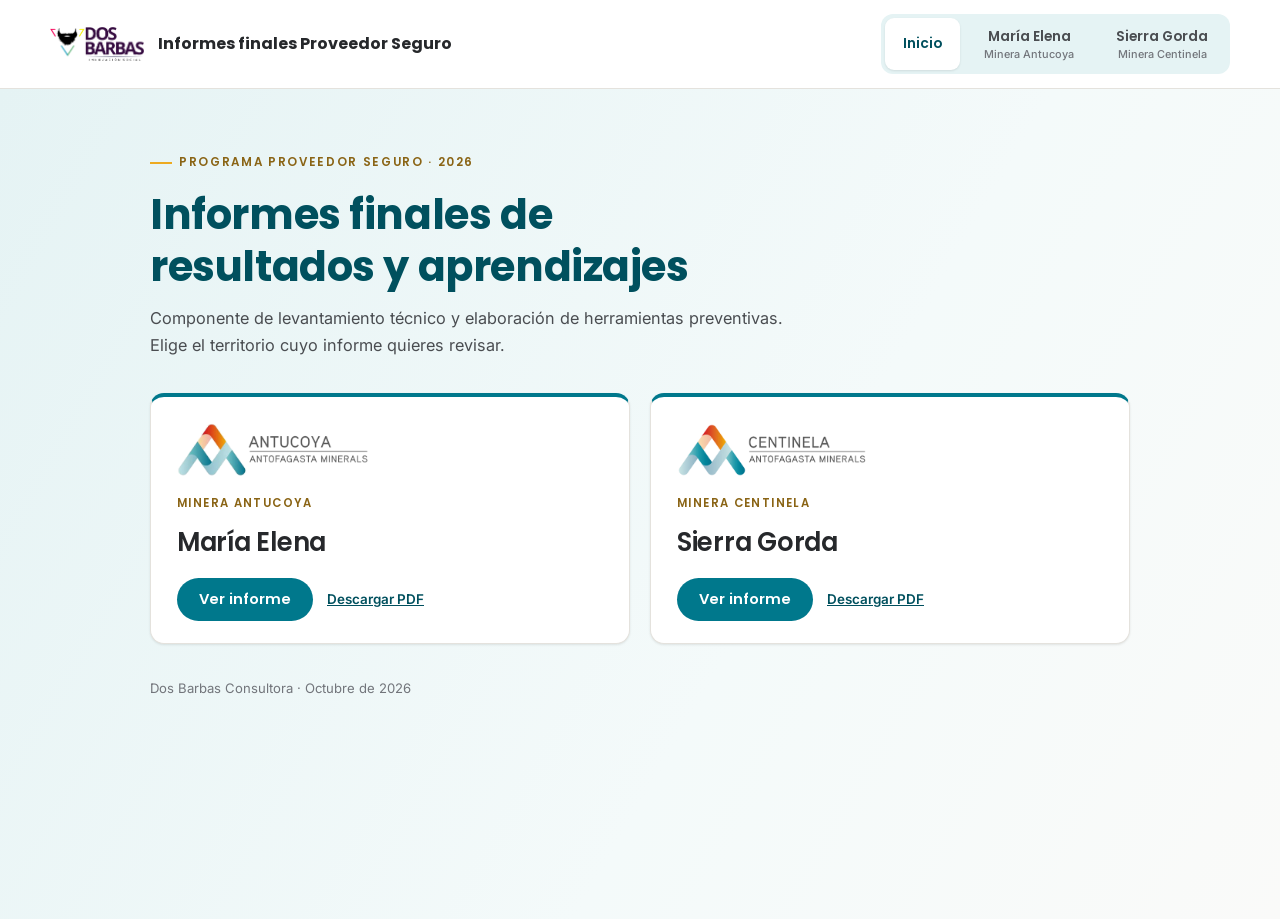
==== final/index.html @ 315c319a "Add Antucoya, Centinela and Dos Barbas logos Co-Authored-By: Claude Sonnet 5.5 <noreply@anthropic.co" ====
<!DOCTYPE html>
<html lang="es" data-theme="light">
<head>
<meta charset="UTF-8">
<meta name="viewport" content="width=device-width, initial-scale=1.0, viewport-fit=cover">
<meta name="claude:viewport-fit-sides" content="cover">
<title>Informes finales Proveedor Seguro</title>
<link rel="preconnect" href="https://fonts.googleapis.com">
<link rel="preconnect" href="https://fonts.gstatic.com" crossorigin>
<link href="https://fonts.googleapis.com/css2?family=Inter:wght@400;500;600;700&family=Poppins:wght@500;600;700&display=swap" rel="stylesheet">
<style>
/* Layout: portada de ancho completo, luego índice lateral fijo + columna de lectura única de 760px */
:root{
  --am-red:#DB282E; --am-gold:#EDAA20; --am-teal:#00788C; --am-turquoise:#68C8C7; --am-gray:#8C8C8F;
  --am-teal-dark:#00505E; --am-teal-tint:#E5F3F4; --am-gold-tint:#FDF3E1; --am-red-tint:#FBEAEA; --am-turq-tint:#EAF8F7;
  --bg:#FAFAF9; --surface:#FFFFFF; --border:#E4E2DD;
  --text:#26282B; --text-soft:#4A4D51; --text-faint:#72757B;
  --h-chapter:#00788C; --gold-ink:#8A6415; --red-ink:#A41E24; --teal-ink:#00505E;
  --slot-bg:#F3F6F6; --slot-line:#9DB9BD;
  --shadow-sm:0 1px 3px rgba(20,20,20,.06),0 1px 2px rgba(20,20,20,.04);
  --font-display:'Poppins','Segoe UI',system-ui,sans-serif;
  --font-body:'Inter','Segoe UI',system-ui,sans-serif;
  --radius:14px;
}
:root{color-scheme:light}
[hidden]{display:none!important}
.js .page{display:none}
.js .page.active{display:block}

*,*::before,*::after{box-sizing:border-box}
html{scroll-behavior:smooth;scroll-padding-top:72px}
body{margin:0;background:var(--bg);color:var(--text);font-family:var(--font-body);font-size:16px;line-height:1.65;-webkit-font-smoothing:antialiased}
h1,h2,h3,h4{font-family:var(--font-display);font-weight:600;line-height:1.25;letter-spacing:-.01em;margin:0;text-wrap:balance}
p{margin:0 0 1em;color:var(--text-soft)}
strong{color:var(--text);font-weight:600}
a{color:inherit}
:focus-visible{outline:3px solid var(--am-gold);outline-offset:2px;border-radius:4px}

/* ---------- Portada ---------- */
.cover{background:linear-gradient(120deg,var(--am-teal-tint) 0%,#F4FAFA 60%,var(--bg) 100%);color:var(--text);border-bottom:1px solid var(--border);
  padding-block:72px 64px;padding-left:max(16px,env(safe-area-inset-left,0px));padding-right:max(16px,env(safe-area-inset-right,0px));position:relative;overflow:hidden}
.cover::after{content:"";position:absolute;right:-12%;bottom:-70%;width:58%;padding-top:58%;border-radius:50%;
  background:conic-gradient(from 210deg,var(--am-gold),var(--am-turquoise),transparent 60%);opacity:.14}
.cover-in{max-width:1080px;margin:0 auto;position:relative;z-index:1}
.eyebrow{display:inline-flex;align-items:center;gap:.6em;font-family:var(--font-display);font-weight:600;font-size:.74rem;letter-spacing:.14em;text-transform:uppercase;color:var(--gold-ink)}
.eyebrow::before{content:"";width:22px;height:2px;background:var(--am-gold)}
.cover h1{color:var(--teal-ink);font-size:clamp(1.8rem,4.4vw,3rem);font-weight:700;margin:18px 0 10px;max-width:860px}
.cover h2.sub{color:var(--text);font-size:clamp(1.15rem,2.2vw,1.5rem);font-weight:500;margin:0 0 6px}
.cover .comp{color:var(--text-soft);font-size:1.02rem;max-width:720px;margin:0 0 36px;font-weight:500}
.meta-row{display:grid;grid-template-columns:repeat(auto-fit,minmax(200px,1fr));gap:22px 32px;max-width:900px;margin:0;padding:22px 0 0;border-top:1px solid var(--slot-line)}
.meta-row div{font-size:.88rem;color:var(--text-soft);min-width:0}
.meta-row b{display:block;font-family:var(--font-display);font-size:.7rem;text-transform:uppercase;letter-spacing:.1em;color:var(--gold-ink);font-weight:600;margin-bottom:3px}

/* ---------- Estructura general ---------- */
.shell{max-width:1180px;margin:0 auto;display:grid;grid-template-columns:270px minmax(0,1fr);gap:56px;
  padding-block:44px 80px;padding-left:max(16px,env(safe-area-inset-left,0px));padding-right:max(16px,env(safe-area-inset-right,0px))}
.toc{position:sticky;top:24px;align-self:start;max-height:calc(100vh - 48px);overflow-y:auto;font-size:.84rem;padding-right:6px}
.toc-title{font-family:var(--font-display);font-weight:600;font-size:.7rem;text-transform:uppercase;letter-spacing:.12em;color:var(--text-faint);margin:0 0 12px}
.toc ol{list-style:none;margin:0;padding:0}
.toc>ol>li{margin:0 0 4px}
.toc a{display:block;text-decoration:none;color:var(--text-soft);padding:6px 10px;border-left:2px solid transparent;border-radius:0 8px 8px 0;line-height:1.35}
.toc a:hover{background:var(--am-teal-tint);color:var(--text)}
.toc a.active{border-left-color:var(--am-teal);background:var(--am-teal-tint);color:var(--teal-ink);font-weight:600}
.toc>ol>li>a{font-weight:600;color:var(--text)}
.toc ol ol{margin:2px 0 8px 10px}
.toc ol ol a{font-size:.8rem;padding:4px 10px;font-weight:400}
.mobile-bar{display:none}
.toc-ctrl{display:flex;gap:3px;margin:0 0 16px;background:var(--am-teal-tint);padding:3px;border-radius:10px}
.toc-ctrl button{flex:1;border:0;background:transparent;font:inherit;font-size:.74rem;font-weight:600;padding:6px 4px;border-radius:8px;color:var(--text-soft);cursor:pointer}
.toc-ctrl button:hover{color:var(--text)}
.toc-ctrl button[aria-pressed="true"]{background:var(--surface);color:var(--teal-ink);box-shadow:var(--shadow-sm)}
.report.toc-simple .toc ol ol{display:none}
.report.toc-hidden .shell{grid-template-columns:minmax(0,1fr)}
.report.toc-hidden .toc{display:none}
.report.toc-hidden main{margin:0 auto}
.toc-show,.to-top{position:fixed;z-index:30;display:inline-flex;align-items:center;gap:8px;border:1px solid var(--border);background:var(--surface);color:var(--text);
  font-family:var(--font-display);font-weight:600;font-size:.82rem;padding:10px 16px;border-radius:99px;box-shadow:0 6px 18px rgba(20,20,20,.14);cursor:pointer;text-decoration:none}
.toc-show:hover,.to-top:hover{border-color:var(--am-teal);color:var(--teal-ink)}
.toc-show{left:max(16px,env(safe-area-inset-left,0px));bottom:max(16px,env(safe-area-inset-bottom,0px))}
.to-top{right:max(16px,env(safe-area-inset-right,0px));bottom:max(16px,env(safe-area-inset-bottom,0px))}
.to-top svg,.toc-show svg{width:16px;height:16px;stroke:currentColor;flex-shrink:0}
.chap-nav{display:grid;grid-template-columns:repeat(2,minmax(0,1fr));gap:12px;margin-top:40px}
.chap-nav a{display:flex;flex-direction:column;gap:3px;text-decoration:none;border:1px solid var(--border);background:var(--surface);border-radius:var(--radius);padding:14px 18px;box-shadow:var(--shadow-sm);min-width:0}
.chap-nav a:hover{border-color:var(--am-teal)}
.chap-nav a.next{text-align:right;grid-column:2}
.chap-nav .dir{font-size:.7rem;font-weight:700;text-transform:uppercase;letter-spacing:.08em;color:var(--text-faint)}
.chap-nav .ttl{font-family:var(--font-display);font-weight:600;font-size:.92rem;color:var(--teal-ink);line-height:1.3}

main{min-width:0;max-width:760px}
.chapter{padding-bottom:30px;margin-bottom:46px;border-bottom:1px solid var(--border)}
.chapter:last-of-type{border-bottom:none;margin-bottom:0}
.chapter>h2{font-size:clamp(1.55rem,2.8vw,2rem);color:var(--h-chapter);font-weight:700;margin:0 0 22px;padding-top:6px}
.chapter h3{font-size:1.28rem;color:var(--text);margin:40px 0 14px;font-weight:600}
.chapter h4{font-size:1.06rem;color:var(--teal-ink);margin:30px 0 10px;font-weight:600}
.chapter h4.plain{color:var(--text)}
.chapter ul,.chapter ol.list{margin:0 0 1.2em;padding-left:1.3em;color:var(--text-soft)}
.chapter li{margin-bottom:.5em}
.chapter li::marker{color:var(--am-teal)}

/* Párrafos de cierre de hallazgos (solo formato; el texto es el del informe) */
p.value,p.impl,p.opp,p.note{border-radius:var(--radius);padding:14px 18px;margin:18px 0}
p.value{background:var(--am-turq-tint);border-left:4px solid var(--am-turquoise)}
p.impl{background:var(--am-red-tint);border-left:4px solid var(--am-red)}
p.opp{background:var(--am-gold-tint);border-left:4px solid var(--am-gold)}
p.note{background:var(--am-teal-tint);border-left:4px solid var(--am-teal)}
p.key{font-size:1.1rem;font-family:var(--font-display);font-weight:500;color:var(--text);border-left:4px solid var(--am-turquoise);padding:6px 0 6px 20px;margin:26px 0}
p.key strong{font-weight:600}
p.recc{margin:0 0 .3em}
p.recc+p{padding-left:0;margin-bottom:1.4em}

/* ---------- Tablas ---------- */
.table-scroll{overflow-x:auto;margin:18px 0 22px;border:1px solid var(--border);border-radius:var(--radius);background:var(--surface)}
table.data{width:100%;border-collapse:collapse;font-size:.92rem;min-width:420px;font-variant-numeric:tabular-nums}
table.data th,table.data td{padding:11px 14px;text-align:left;border-bottom:1px solid var(--border);color:var(--text-soft);vertical-align:top}
table.data thead th{background:var(--am-teal-tint);color:var(--teal-ink);font-family:var(--font-display);font-size:.74rem;text-transform:uppercase;letter-spacing:.05em;font-weight:600}
table.data tbody tr:last-child td{border-bottom:none}
table.data td strong{color:var(--text)}
.prio{display:inline-block;font-size:.76rem;font-weight:700;padding:3px 10px;border-radius:99px;white-space:nowrap}
.prio.alta{background:var(--am-red-tint);color:var(--red-ink)}
.prio.exp{background:var(--am-gold-tint);color:var(--gold-ink)}
.prio.trans{background:var(--am-turq-tint);color:var(--teal-ink)}

/* ---------- KPIs y gráficos ---------- */
.kpi-row{display:grid;grid-template-columns:repeat(auto-fit,minmax(150px,1fr));gap:12px;margin:24px 0}
.kpi{background:var(--surface);border:1px solid var(--border);border-radius:var(--radius);padding:16px 16px 14px;box-shadow:var(--shadow-sm);min-width:0}
.kpi .v{font-family:var(--font-display);font-weight:700;font-size:1.8rem;line-height:1;color:var(--h-chapter)}
.kpi .l{margin-top:7px;font-size:.78rem;color:var(--text-soft);line-height:1.35}
.kpi.gold .v{color:var(--gold-ink)}
.chart{background:var(--surface);border:1px solid var(--border);border-radius:var(--radius);padding:20px 22px 18px;margin:24px 0;box-shadow:var(--shadow-sm)}
.chart h5{font-family:var(--font-display);font-size:.92rem;font-weight:600;margin:0 0 4px;color:var(--text)}
.chart .cap{font-size:.78rem;color:var(--text-faint);margin:0 0 16px}
.bar-row{display:grid;grid-template-columns:96px minmax(0,1fr);gap:12px;align-items:center;margin:10px 0}
.bar-row .name{font-size:.84rem;font-weight:600;color:var(--text)}
.track{display:flex;height:26px;border-radius:7px;overflow:hidden;background:var(--border);position:relative}
.seg{display:flex;align-items:center;justify-content:flex-end;padding:0 8px;font-size:.74rem;font-weight:700;color:#fff;white-space:nowrap;min-width:0;font-variant-numeric:tabular-nums}
.seg.reg{background:var(--am-gray)}
.seg.vis{background:var(--am-teal)}
.seg.des{background:var(--am-red)}
.seg.tras{background:var(--am-teal-dark)}
.seg.ent{background:var(--am-turquoise);color:#00323B}
.seg.int{background:var(--am-teal)}
.seg.leg{background:var(--am-gold);color:#3b2a00}
.bar-pair{display:flex;flex-direction:column;gap:4px}
.legend{display:flex;flex-wrap:wrap;gap:8px 18px;margin:14px 0 0;font-size:.78rem;color:var(--text-soft)}
.legend span{display:inline-flex;align-items:center;gap:7px}
.legend i{width:12px;height:12px;border-radius:3px;display:inline-block}
.axis{display:grid;grid-template-columns:96px minmax(0,1fr);gap:12px;margin-top:6px}
.axis div:last-child{display:flex;justify-content:space-between;font-size:.7rem;color:var(--text-faint);border-top:1px solid var(--border);padding-top:4px;font-variant-numeric:tabular-nums}
.prio-map{display:grid;grid-template-columns:repeat(3,minmax(0,1fr));gap:12px}
.prio-col{border-radius:var(--radius);padding:14px 14px 12px;min-width:0}
.prio-col h5{font-family:var(--font-display);font-size:.78rem;text-transform:uppercase;letter-spacing:.06em;margin:0 0 10px;font-weight:700}
.prio-col.alta{background:var(--am-red-tint)} .prio-col.alta h5{color:var(--red-ink)}
.prio-col.exp{background:var(--am-gold-tint)} .prio-col.exp h5{color:var(--gold-ink)}
.prio-col.trans{background:var(--am-turq-tint)} .prio-col.trans h5{color:var(--teal-ink)}
.prio-col ul{list-style:none;margin:0;padding:0;display:flex;flex-direction:column;gap:6px}
.prio-col li{margin:0;font-size:.8rem;line-height:1.35;color:var(--text);background:var(--surface);border-radius:8px;padding:7px 10px}

/* ---------- Marcos para imágenes (4:3) ---------- */
figure.slot{margin:28px auto;width:min(100%,520px)}
figure.slot figcaption{text-align:center}
.frame{aspect-ratio:4/3;max-width:100%;width:100%;border:2px dashed var(--slot-line);background:var(--slot-bg);border-radius:var(--radius);
  display:flex;flex-direction:column;align-items:center;justify-content:center;gap:10px;color:var(--text-faint);font-size:.8rem;font-weight:600}
.frame svg{width:38px;height:38px;stroke:var(--slot-line)}
figure.slot img{width:100%;aspect-ratio:4/3;object-fit:cover;border-radius:var(--radius)}
figcaption{font-size:.8rem;color:var(--text-faint);margin-top:8px}

.essence{margin:0 0 26px;padding:16px 20px;border-radius:var(--radius);background:var(--am-teal-tint);border-left:4px solid var(--am-teal)}
.essence b{display:block;font-family:var(--font-display);font-size:.7rem;text-transform:uppercase;letter-spacing:.12em;color:var(--teal-ink);margin-bottom:6px}
.essence p{margin:0;font-size:.95rem;color:var(--text)}
.ficha{display:grid;grid-template-columns:repeat(auto-fit,minmax(190px,1fr));gap:1px;background:var(--border);border:1px solid var(--border);border-radius:12px;overflow:hidden;margin:4px 0 18px}
.ficha div{background:var(--surface);padding:9px 14px;font-size:.84rem;color:var(--text);min-width:0}
.ficha span.k{display:block;font-size:.66rem;text-transform:uppercase;letter-spacing:.08em;color:var(--text-faint);font-weight:700;margin-bottom:3px}
.glosario{padding-bottom:30px;margin-bottom:46px;border-bottom:1px solid var(--border)}
.glosario>h2{font-size:clamp(1.3rem,2.4vw,1.6rem);color:var(--h-chapter);font-weight:700;margin:0 0 6px}
.glosario>p.intro{font-size:.9rem;color:var(--text-faint)}
.glosario dl{margin:16px 0 0;display:grid;grid-template-columns:minmax(0,1fr);gap:0;border:1px solid var(--border);border-radius:var(--radius);overflow:hidden;background:var(--surface)}
.glosario dt{font-family:var(--font-display);font-weight:600;font-size:.9rem;color:var(--teal-ink);padding:12px 18px 0}
.glosario dd{margin:0;padding:2px 18px 12px;font-size:.88rem;color:var(--text-soft);border-bottom:1px solid var(--border)}
.glosario dd:last-child{border-bottom:none}
.mapfig{margin:22px auto;max-width:100%}
.mapfig img{width:100%;height:auto;border:1px solid var(--border);border-radius:var(--radius);background:var(--surface);display:block}
.mapfig figcaption{margin-top:8px;font-size:.82rem;color:var(--text-soft);line-height:1.5}
p.src-note{font-size:.75rem;color:var(--text-faint)}
/* ---------- Mapas interactivos ---------- */
.imap{margin:26px 0 34px}
.imap-head{display:flex;flex-wrap:wrap;align-items:baseline;justify-content:space-between;gap:4px 16px;margin-bottom:10px}
.imap-head strong{font-family:var(--font-display);font-size:1.02rem;color:var(--teal-ink)}
.imap-hint{font-size:.74rem;color:var(--text-faint)}
.imap-view{position:relative;overflow:hidden;width:100%;border:1px solid var(--border);border-radius:var(--radius);background:#EEF6F6;touch-action:pan-y;cursor:grab;user-select:none;-webkit-user-select:none}
.imap-view.zoomed{touch-action:none}
.imap-view.drag{cursor:grabbing}
.imap-stage{position:absolute;inset:0;transform-origin:0 0;will-change:transform}
.imap-stage img{width:100%;height:100%;display:block;pointer-events:none}
.imap-stage svg{position:absolute;inset:0;width:100%;height:100%;overflow:visible}
.imap .pin{cursor:pointer;outline:none}
.imap .pin circle{fill:var(--am-teal);stroke:#fff;stroke-width:5}
.imap .pin text{fill:#fff;font-family:var(--font-display);font-weight:600;text-anchor:middle;dominant-baseline:central;pointer-events:none}
.imap .pin.approx circle{fill:#fff;stroke:var(--am-teal);stroke-dasharray:8 6}
.imap .pin.approx text{fill:var(--am-teal)}
.imap .pin.on circle{fill:var(--am-gold);stroke:#fff}
.imap .pin.approx.on circle{fill:var(--am-gold-tint);stroke:var(--am-gold)}
.imap .pin.on text{fill:#3b2a00}
.imap .pin:focus-visible circle{stroke:var(--am-teal-dark);stroke-width:7}
.imap .route{stroke:var(--am-gray);stroke-width:4;stroke-dasharray:10 8;fill:none}
.imap .route-head{fill:var(--am-gray)}
.imap .route-label{fill:var(--text-soft);font-family:var(--font-display);font-weight:600;text-anchor:middle}
.imap-ctl{position:absolute;top:10px;right:10px;z-index:4;display:flex;flex-direction:column;gap:6px}
.imap-ctl button{width:36px;height:36px;border-radius:10px;border:1px solid var(--border);background:var(--surface);color:var(--teal-ink);font:600 1.1rem var(--font-display);line-height:1;cursor:pointer;box-shadow:var(--shadow-sm)}
.imap-ctl button:hover{border-color:var(--am-teal)}
.imap-tip{position:absolute;z-index:3;pointer-events:none;background:var(--am-teal-dark);color:#fff;font:600 .78rem var(--font-display);padding:5px 10px;border-radius:8px;white-space:nowrap;transform:translate(-50%,-100%)}
.imap-chips{list-style:none;margin:12px 0 0;padding:0;display:flex;flex-wrap:wrap;gap:6px}
.imap-chips li{margin:0}
.imap-chips button{min-width:34px;height:34px;padding:0 8px;border-radius:99px;border:1px solid var(--border);background:var(--am-teal-tint);color:var(--teal-ink);font:600 .8rem var(--font-display);cursor:pointer;font-variant-numeric:tabular-nums}
.imap-chips button:hover{border-color:var(--am-teal)}
.imap-chips button.approx{background:var(--surface);border-style:dashed}
.imap-chips button.on{background:var(--am-gold-tint);border-color:var(--am-gold);color:var(--gold-ink)}
.imap-cap{margin:10px 0 0;font-size:.82rem;color:var(--text-soft);line-height:1.5}

.method-note{margin-top:34px;padding:18px 22px;border:1px solid var(--border);border-radius:var(--radius);background:var(--surface)}
.method-note p{font-size:.88rem}
.method-note p:last-child{margin-bottom:0}
footer.end{border-top:1px solid var(--border);padding-block:26px 40px;padding-left:max(16px,env(safe-area-inset-left,0px));padding-right:max(16px,env(safe-area-inset-right,0px));text-align:center;font-size:.82rem;color:var(--text-faint)}

/* ---------- Móvil ---------- */
@media (max-width:900px){
  .shell{grid-template-columns:minmax(0,1fr);gap:0;padding-top:0}
  .toc,.toc-show{display:none!important}
  .chap-nav{grid-template-columns:1fr}
  .chap-nav a.next{grid-column:1}
  .mobile-bar{display:block;position:sticky;top:env(safe-area-inset-top,0px);z-index:20;margin:0 calc(-1*max(16px,env(safe-area-inset-left,0px))) 20px calc(-1*max(16px,env(safe-area-inset-right,0px)));
    padding:10px max(16px,env(safe-area-inset-right,0px)) 10px max(16px,env(safe-area-inset-left,0px));background:var(--surface);border-bottom:1px solid var(--border)}
  .mobile-bar summary{cursor:pointer;font-family:var(--font-display);font-weight:600;font-size:.88rem;list-style:none;display:flex;justify-content:space-between;align-items:center;color:var(--text)}
  .mobile-bar summary::-webkit-details-marker{display:none}
  .mobile-bar summary::after{content:"▾";color:var(--am-teal)}
  .mobile-bar[open] summary::after{content:"▴"}
  .mobile-bar ol{list-style:none;margin:10px 0 4px;padding:0;max-height:60vh;overflow-y:auto}
  .mobile-bar a{display:block;padding:8px 6px;text-decoration:none;color:var(--text-soft);font-size:.9rem}
  .mobile-bar>ol>li>a{color:var(--text);font-weight:600}
  .mobile-bar ol ol{margin:0 0 6px 14px}
  .mobile-bar ol ol a{font-size:.82rem;padding:5px 6px}
  .cover{padding-block:48px 44px}
  .prio-map{grid-template-columns:1fr}
}
@media (max-width:520px){
  .bar-row,.axis{grid-template-columns:70px minmax(0,1fr);gap:8px}
  .bar-row .name{font-size:.76rem}
  .chart{padding:16px 14px}
}
@media (prefers-reduced-motion:reduce){html{scroll-behavior:auto}}

/* ---------- Vista conjunta ---------- */
.hub-head{background:var(--surface);border-bottom:1px solid var(--border);padding-block:14px;padding-left:max(16px,env(safe-area-inset-left,0px));padding-right:max(16px,env(safe-area-inset-right,0px))}
.hub-head-in{max-width:1180px;margin:0 auto;display:flex;flex-wrap:wrap;align-items:center;justify-content:space-between;gap:10px 24px}
.hub-title{font-family:var(--font-display);font-weight:700;font-size:1rem;color:var(--text);margin:0}
.hub-tabs{display:flex;gap:6px;background:var(--am-teal-tint);padding:4px;border-radius:12px}
.hub-tab{border:0;background:transparent;font:600 .86rem var(--font-display);color:var(--text-soft);padding:9px 18px;border-radius:9px;cursor:pointer}
.hub-tab:hover{color:var(--text)}
.hub-tab[aria-selected="true"]{background:var(--surface);color:var(--teal-ink);box-shadow:var(--shadow-sm)}
.hub-tab small{display:block;font:500 .68rem var(--font-body);color:var(--text-faint)}
.hub-home{background:linear-gradient(120deg,var(--am-teal-tint) 0%,#F4FAFA 60%,var(--bg) 100%);min-height:calc(100vh - 70px);padding-block:56px 64px;padding-left:max(16px,env(safe-area-inset-left,0px));padding-right:max(16px,env(safe-area-inset-right,0px))}
.home-in{max-width:980px;margin:0 auto}
.hub-home h1{font-size:clamp(1.7rem,3.8vw,2.6rem);color:var(--teal-ink);font-weight:700;margin:16px 0 12px;max-width:760px}
.home-lead{max-width:640px;font-size:1.02rem;margin:0 0 34px}
.home-cards{display:grid;grid-template-columns:repeat(2,minmax(0,1fr));gap:20px}
.home-card{background:var(--surface);border:1px solid var(--border);border-top:4px solid var(--am-teal);border-radius:var(--radius);padding:26px 26px 22px;box-shadow:var(--shadow-sm);display:flex;flex-direction:column;gap:14px;min-width:0}
.home-eyebrow{font:600 .72rem var(--font-display);text-transform:uppercase;letter-spacing:.12em;color:var(--gold-ink)}
.home-card h2{font-size:1.6rem;color:var(--text);margin:0}
.home-stats{list-style:none;margin:0;padding:0;display:grid;grid-template-columns:repeat(2,minmax(0,1fr));gap:12px 16px}
.home-stats li{margin:0;font-size:.82rem;color:var(--text-soft);line-height:1.3}
.home-stats b{display:block;font:700 1.35rem var(--font-display);color:var(--h-chapter);line-height:1.1;font-variant-numeric:tabular-nums}
.home-actions{display:flex;flex-wrap:wrap;align-items:center;gap:14px;margin-top:auto;padding-top:6px}
.home-go{border:0;background:var(--am-teal);color:#fff;font:600 .92rem var(--font-display);padding:11px 22px;border-radius:99px;cursor:pointer}
.home-go:hover{background:var(--am-teal-dark)}
.home-pdf{font-size:.84rem;font-weight:600;color:var(--teal-ink)}
.home-foot{margin:34px 0 0;font-size:.82rem;color:var(--text-faint)}
.home-logo{height:54px;width:auto;max-width:100%;align-self:flex-start;display:block;margin-bottom:4px}
.hub-brand{display:flex;align-items:center;gap:14px;min-width:0}
.hub-logo{height:34px;width:auto;display:block;flex-shrink:0}
.cover-logos{display:flex;align-items:center;flex-wrap:wrap;gap:14px 26px;margin-bottom:38px}
.cover-logos img{height:56px;width:auto;max-width:100%;display:block}
.cover-logos .logo-sep{width:1px;height:42px;background:var(--slot-line)}
@media (max-width:700px){.cover-logos img{height:42px}.cover-logos .logo-sep{height:32px}.hub-logo{height:28px}}
@media (max-width:700px){.home-cards{grid-template-columns:1fr}.hub-home{padding-block:36px 44px}}
@media print{.hub-home{display:none!important}}

/* ---------- Impresión (PDF) ---------- */
@page{size:A4;margin:14mm 12mm}
@media print{
  body{background:#fff}
  .hub-head,.toc,.mobile-bar,.chap-nav,.to-top,.toc-show,.imap-ctl,.imap-hint{display:none!important}
  .js .page{display:block!important}
  .report[hidden]{display:none!important}
  .shell{display:block;padding:0}
  main{max-width:none}
  .cover{padding-block:36px 30px;break-after:page}
  .cover::after{display:none}
  .page{break-before:page;padding-top:0}
  .page:first-of-type{break-before:auto}
  .chapter,.glosario{border-bottom:none;margin-bottom:0}
  table,figure,.chart,.imap,.ficha,.essence,.kpi-row,p.value,p.impl,p.opp,p.note,.method-note{break-inside:avoid}
  h2,h3,h4{break-after:avoid}
  footer.end{display:none}
  figure.slot{width:min(100%,380px);margin:14px auto}
  .kpi{box-shadow:none}
}
</style>
</head>
<body>
<div class="hub-head"><div class="hub-head-in">
  <div class="hub-brand"><img class="hub-logo" src="[data-uri]" alt="Dos Barbas"><p class="hub-title">Informes finales Proveedor Seguro</p></div>
  <div class="hub-tabs" role="tablist" aria-label="Informe">
    <button type="button" class="hub-tab" role="tab" data-target="inicio" aria-selected="true">Inicio</button>
    <button type="button" class="hub-tab" role="tab" data-target="maria-elena" aria-selected="false">María Elena<small>Minera Antucoya</small></button>
    <button type="button" class="hub-tab" role="tab" data-target="sierra-gorda" aria-selected="false">Sierra Gorda<small>Minera Centinela</small></button>
  </div>
</div></div>
<section class="hub-home" id="inicio">
<div class="home-in">
<span class="eyebrow">Programa Proveedor Seguro · 2026</span>
<h1>Informes finales de resultados y aprendizajes</h1>
<p class="home-lead">Componente de levantamiento técnico y elaboración de herramientas preventivas. Elige el territorio cuyo informe quieres revisar.</p>
<div class="home-cards">
<article class="home-card"><img class="home-logo" src="[data-uri]" alt="Antucoya, Antofagasta Minerals"><span class="home-eyebrow">Minera Antucoya</span><h2>María Elena</h2><div class="home-actions"><button type="button" class="home-go" data-target="maria-elena">Ver informe</button><a class="home-pdf" href="informe-final-maria-elena.pdf?v=4">Descargar PDF</a></div></article>
<article class="home-card"><img class="home-logo" src="[data-uri]" alt="Centinela, Antofagasta Minerals"><span class="home-eyebrow">Minera Centinela</span><h2>Sierra Gorda</h2><div class="home-actions"><button type="button" class="home-go" data-target="sierra-gorda">Ver informe</button><a class="home-pdf" href="informe-final-sierra-gorda.pdf?v=4">Descargar PDF</a></div></article>
</div>
<p class="home-foot">Dos Barbas Consultora · Octubre de 2026</p>
</div>
</section>
<div class="report" id="maria-elena" data-code="me" hidden>
<header class="cover" id="me-top">
  <div class="cover-in">
    <div class="cover-logos"><img src="[data-uri]" alt="Antucoya, Antofagasta Minerals"><span class="logo-sep"></span><img src="[data-uri]" alt="Dos Barbas, innovación social"></div>
    <span class="eyebrow">Programa Proveedor Seguro · Minera Antucoya 2026</span>
    <h1>INFORME FINAL DE RESULTADOS Y APRENDIZAJES</h1>
    <h2 class="sub">Programa Proveedor Seguro</h2>
    <p class="comp">Componente de levantamiento técnico y elaboración de herramientas preventivas</p>
    <div class="meta-row">
      <div><b>Territorio</b>María Elena</div>
      <div><b>Entidad ejecutora</b>Dos Barbas Consultora</div>
      <div><b>Período</b>2026</div>
      <div><b>Fecha</b>Octubre de 2026</div>
      <div><b>Dirigido a</b>Área de Relacionamiento Comunitario, Minera Antucoya</div>
    </div>
  </div>
</header>
<div class="shell">
  <nav class="toc" aria-label="Índice del informe">
    <p class="toc-title">Contenido</p>
    <div class="toc-ctrl" role="group" aria-label="Vista del índice">
      <button type="button" data-mode="full" aria-pressed="true">Completo</button>
      <button type="button" data-mode="simple" aria-pressed="false">Simple</button>
      <button type="button" data-mode="hidden" aria-pressed="false">Ocultar</button>
    </div>
    <ol>
  <li><a href="#me-c1">1. Resumen ejecutivo</a></li>
  <li><a href="#me-c2">2. Cumplimiento y resultados de ejecución</a>
    <ol><li><a href="#me-s2-1">2.1. Cobertura territorial</a></li><li><a href="#me-s2-2">2.2. Metodología de levantamiento</a></li><li><a href="#me-s2-3">2.3. Herramientas preventivas</a></li><li><a href="#me-s2-4">2.4. Jornadas de terreno y dedicación profesional</a></li><li><a href="#me-s2-5">2.5. Ubicación de las empresas visitadas</a></li><li><a href="#me-s2-6">2.6. Capacitaciones</a></li></ol>
  </li>
  <li><a href="#me-c3">3. Resultados del diagnóstico y principales hallazgos</a>
    <ol><li><a href="#me-s3-1">3.1. Caracterización general del estado de gestión preventiva</a></li><li><a href="#me-s3-2">3.2. Principales fortalezas identificadas</a></li><li><a href="#me-s3-3">3.3. Principales brechas técnicas identificadas</a></li><li><a href="#me-s3-4">3.4. Hallazgos complementarios asociados a la sostenibilidad de los proveedores</a></li><li><a href="#me-s3-5">3.5. Análisis del territorio</a></li><li><a href="#me-s3-6">3.6. Priorización técnica de oportunidades de mejora</a></li><li><a href="#me-s3-7">3.7. Interpretación integral del diagnóstico</a></li></ol>
  </li>
  <li><a href="#me-c4">4. Aprendizajes de la implementación</a>
    <ol><li><a href="#me-s4-1">4.1. Importancia de una intervención diferenciada</a></li><li><a href="#me-s4-2">4.2. Adaptación de la ejecución al contexto de relacionamiento comunitario</a></li><li><a href="#me-s4-3">4.3. Coordinación periódica con las contrapartes</a></li><li><a href="#me-s4-4">4.4. Compatibilidad entre participación y carga laboral</a></li><li><a href="#me-s4-5">4.5. Conectividad y condiciones de acceso</a></li><li><a href="#me-s4-6">4.6. Diagnóstico previo y pertinencia territorial</a></li><li><a href="#me-s4-7">4.7. Importancia del acompañamiento posterior</a></li></ol>
  </li>
  <li><a href="#me-c5">5. Conclusiones y recomendaciones</a>
    <ol><li><a href="#me-s5-1">5.1. Conclusiones</a></li><li><a href="#me-s5-2">5.2. Recomendaciones</a></li></ol>
  </li>
  <li><a href="#me-glosario">Glosario</a></li>
</ol>
  </nav>
  <main>
    <details class="mobile-bar">
      <summary>Contenido del informe</summary>
      <ol>
  <li><a href="#me-c1">1. Resumen ejecutivo</a></li>
  <li><a href="#me-c2">2. Cumplimiento y resultados de ejecución</a>
    <ol><li><a href="#me-s2-1">2.1. Cobertura territorial</a></li><li><a href="#me-s2-2">2.2. Metodología de levantamiento</a></li><li><a href="#me-s2-3">2.3. Herramientas preventivas</a></li><li><a href="#me-s2-4">2.4. Jornadas de terreno y dedicación profesional</a></li><li><a href="#me-s2-5">2.5. Ubicación de las empresas visitadas</a></li><li><a href="#me-s2-6">2.6. Capacitaciones</a></li></ol>
  </li>
  <li><a href="#me-c3">3. Resultados del diagnóstico y principales hallazgos</a>
    <ol><li><a href="#me-s3-1">3.1. Caracterización general del estado de gestión preventiva</a></li><li><a href="#me-s3-2">3.2. Principales fortalezas identificadas</a></li><li><a href="#me-s3-3">3.3. Principales brechas técnicas identificadas</a></li><li><a href="#me-s3-4">3.4. Hallazgos complementarios asociados a la sostenibilidad de los proveedores</a></li><li><a href="#me-s3-5">3.5. Análisis del territorio</a></li><li><a href="#me-s3-6">3.6. Priorización técnica de oportunidades de mejora</a></li><li><a href="#me-s3-7">3.7. Interpretación integral del diagnóstico</a></li></ol>
  </li>
  <li><a href="#me-c4">4. Aprendizajes de la implementación</a>
    <ol><li><a href="#me-s4-1">4.1. Importancia de una intervención diferenciada</a></li><li><a href="#me-s4-2">4.2. Adaptación de la ejecución al contexto de relacionamiento comunitario</a></li><li><a href="#me-s4-3">4.3. Coordinación periódica con las contrapartes</a></li><li><a href="#me-s4-4">4.4. Compatibilidad entre participación y carga laboral</a></li><li><a href="#me-s4-5">4.5. Conectividad y condiciones de acceso</a></li><li><a href="#me-s4-6">4.6. Diagnóstico previo y pertinencia territorial</a></li><li><a href="#me-s4-7">4.7. Importancia del acompañamiento posterior</a></li></ol>
  </li>
  <li><a href="#me-c5">5. Conclusiones y recomendaciones</a>
    <ol><li><a href="#me-s5-1">5.1. Conclusiones</a></li><li><a href="#me-s5-2">5.2. Recomendaciones</a></li></ol>
  </li>
  <li><a href="#me-glosario">Glosario</a></li>
</ol>
    </details>

<section class="chapter" id="me-c1">
<h2>1. Resumen ejecutivo</h2>
<div class="essence"><b>Lo esencial</b><p>Se visitaron las 9 empresas registradas en María Elena (100%) en 4 jornadas de terreno. Las empresas partían de niveles preventivos muy distintos, por lo que se aplicó una intervención diferenciada. La ejecución también depende del contexto territorial, no solo de la planificación técnica.</p></div>

<p>El Programa Proveedor Seguro contempló un componente de levantamiento técnico orientado a conocer las condiciones de seguridad y salud en el trabajo de proveedores locales de María Elena, identificar sus principales brechas y desarrollar herramientas preventivas ajustadas a sus actividades y necesidades.</p>

<p>Durante su ejecución se registraron <strong>9 empresas</strong>, las cuales <strong>participaron en visitas de levantamiento</strong>, alcanzando una cobertura del <strong>100%</strong>.</p>

<div class="kpi-row">
  <div class="kpi"><div class="v">9</div><div class="l">Empresas registradas</div></div>
  <div class="kpi"><div class="v">9</div><div class="l">Empresas visitadas</div></div>
  <div class="kpi"><div class="v">100%</div><div class="l">Cobertura de visitas</div></div>
  <div class="kpi"><div class="v">4</div><div class="l">Jornadas de terreno</div></div>
  <div class="kpi"><div class="v" style="font-size:1.35rem">30 h 20 min</div><div class="l">Dedicación referencial por profesional</div></div>
</div>

<figure class="slot filled"><img src="[data-uri]" alt="Participantes y equipo ejecutor en la ceremonia de certificación del programa, María Elena, octubre de 2026."><figcaption>Participantes y equipo ejecutor en la ceremonia de certificación del programa, María Elena, octubre de 2026.</figcaption></figure>

<p>En María Elena se alcanzó una cobertura del 100%, con nueve empresas visitadas.</p>

<p>El trabajo comprendió cuatro jornadas de terreno, con una dedicación referencial estimada de <strong>30 horas y 20 minutos por profesional</strong>, considerando traslados y entrevistas presenciales. Esta cifra no incluye la elaboración posterior de herramientas preventivas ni otras labores de coordinación y gestión.</p>

<p>Más allá de la cobertura, el proceso permitió reconocer importantes diferencias en el nivel de desarrollo preventivo de los proveedores locales. Mientras algunas empresas disponían de asesoría especializada, matrices de riesgos y programas propios, otras presentaban niveles iniciales de formalización y requerían fortalecer sus instrumentos de gestión.</p>

<p>Esta heterogeneidad hizo necesario implementar un enfoque de <strong>intervención diferenciada</strong>, ajustando los productos técnicos a las capacidades previamente instaladas y a las brechas específicas de cada organización.</p>

<figure class="slot filled"><img src="[data-uri]" alt="Cierre de la ceremonia de certificación."><figcaption>Cierre de la ceremonia de certificación.</figcaption></figure>

<p>Asimismo, la experiencia permitió reconocer que la ejecución territorial no depende exclusivamente de su planificación técnica. Factores como el estado del relacionamiento comunitario, las expectativas de los participantes, sus condiciones laborales, la conectividad y la coordinación entre los actores involucrados influyen en el desarrollo de las actividades.</p>

<p>En consecuencia, el levantamiento constituye tanto un resultado técnico como una fuente de aprendizaje para el diseño de futuras intervenciones de fortalecimiento de proveedores locales.</p>
</section>

<!-- ============================ CAPÍTULO 2 ============================ -->
<section class="chapter" id="me-c2">
<h2>2. Cumplimiento y resultados de ejecución</h2>
<div class="essence"><b>Lo esencial</b><p>Cobertura de 100% en María Elena, con las 9 empresas registradas visitadas. Se consideraron 4 tipos de instrumentos preventivos y un alcance de 27 instrumentos. La dedicación referencial es de 30 h 20 min por profesional, sin incluir el trabajo técnico posterior.</p></div>

<h3 id="me-s2-1">2.1. Cobertura territorial</h3>

<p>El levantamiento consideró proveedores locales de María Elena, mediante visitas orientadas a recopilar antecedentes sobre sus actividades, procesos operacionales, condiciones de seguridad y herramientas preventivas disponibles.</p>

<div class="table-scroll"><table class="data">
<thead><tr><th>Indicador</th><th>María Elena</th></tr></thead>
<tbody>
<tr><td>Empresas registradas</td><td>9</td></tr>
<tr><td>Empresas visitadas</td><td>9</td></tr>
<tr><td>Empresas desistidas</td><td>0</td></tr>
<tr><td>Cobertura de visitas</td><td>100%</td></tr>
</tbody></table></div>

<div class="chart" role="img" aria-label="Gráfico de barras: empresas registradas, visitadas y desistidas en María Elena">
  <h5>Empresas registradas, visitadas y desistidas</h5>
  <p class="cap">Número de empresas en María Elena</p>
  <div class="bar-row"><div class="name">Registradas</div><div class="track"><div class="seg reg" style="width:100%">9</div></div></div>
  <div class="bar-row"><div class="name">Visitadas</div><div class="track"><div class="seg vis" style="width:100.0%">9</div></div></div>
  <div class="axis"><div></div><div><span>0</span><span>9</span></div></div>
  <div class="legend"><span><i style="background:var(--am-gray)"></i>Registradas</span><span><i style="background:var(--am-teal)"></i>Visitadas</span></div>
</div>

<p>La cobertura alcanzada permitió levantar información de una proporción significativa del universo registrado, incluyendo empresas con diferentes rubros, tamaños y niveles de formalización.</p>

<figure class="slot filled"><img src="[data-uri]" alt="Participantes y equipo en la sala durante la ceremonia de certificación."><figcaption>Participantes y equipo en la sala durante la ceremonia de certificación.</figcaption></figure>

<h3 id="me-s2-2">2.2. Metodología de levantamiento</h3>

<p>El trabajo contempló visitas a las empresas para recopilar antecedentes sobre sus procesos productivos, actividades habituales, riesgos laborales, condiciones de seguridad y documentación preventiva existente.</p>

<p>La información recopilada constituyó la base para la elaboración y actualización de herramientas de gestión en seguridad y salud en el trabajo (SST).</p>

<p>El proceso consideró tres acciones principales:</p>

<ol class="list">
<li><strong>Recopilación de antecedentes:</strong> identificación de actividades, procesos, condiciones operacionales y documentación disponible.</li>
<li><strong>Análisis técnico:</strong> revisión de las condiciones observadas y determinación de necesidades de fortalecimiento preventivo.</li>
<li><strong>Desarrollo de herramientas:</strong> elaboración o actualización de instrumentos de gestión acordes con la situación de cada proveedor.</li>
</ol>

<p>Un aspecto relevante fue la flexibilidad metodológica. No todas las empresas requerían desarrollar instrumentos desde cero, por lo que el alcance técnico se ajustó según sus capacidades existentes.</p>

<h3 id="me-s2-3">2.3. Herramientas preventivas</h3>

<p>El componente técnico consideró cuatro tipos de instrumentos:</p>

<ul>
<li>Matriz legal de seguridad y salud en el trabajo.</li>
<li>Mapa de procesos.</li>
<li>Matriz de identificación de peligros y evaluación de riesgos.</li>
<li>Programa preventivo.</li>
</ul>

<p>En María Elena se establecieron dos modalidades de intervención.</p>

<p><strong>Desarrollo integral de herramientas:</strong> seis empresas fueron consideradas para la elaboración de cuatro instrumentos preventivos cada una.</p>

<p><strong>Actualización complementaria:</strong> tres empresas que ya contaban con asesoría especializada, matrices de riesgos y programas propios recibieron una matriz legal actualizada para complementar sus sistemas existentes.</p>

<p>De esta manera, el alcance técnico definido para María Elena comprendió <strong>27 instrumentos</strong>, distribuidos en 24 herramientas de desarrollo integral y tres matrices legales actualizadas.</p>

<div class="chart" role="img" aria-label="Barra: 27 instrumentos de María Elena, 24 de desarrollo integral y 3 matrices legales actualizadas">
  <h5>Alcance técnico en María Elena: 27 instrumentos</h5>
  <p class="cap">6 empresas × 4 instrumentos + 3 empresas × 1 matriz legal</p>
  <div class="track"><div class="seg int" style="width:88.9%">24 desarrollo integral</div><div class="seg leg" style="width:11.1%">3</div></div>
  <div class="legend"><span><i style="background:var(--am-teal)"></i>Herramientas de desarrollo integral (24)</span><span><i style="background:var(--am-gold)"></i>Matrices legales actualizadas (3)</span></div>
</div>

<p>Esta cifra corresponde al alcance técnico informado y debe contrastarse con los respaldos de entrega antes de reportarla como total efectivamente entregado.</p>

<h3 id="me-s2-4">2.4. Jornadas de terreno y dedicación profesional</h3>

<p>El levantamiento requirió movilización territorial, coordinación de visitas y entrevistas presenciales con los proveedores.</p>

<p>Para representar el esfuerzo operativo se considera una <strong>unidad de dedicación equivalente a un profesional</strong>, sin multiplicar las horas por el número de integrantes del equipo técnico.</p>

<h4>María Elena</h4>

<p>Se realizaron cuatro jornadas de terreno, durante las cuales se concretaron nueve visitas.</p>

<p>El traslado entre Antofagasta y María Elena tiene una duración aproximada de dos horas y cuarenta minutos por trayecto.</p>

<div class="table-scroll"><table class="data">
<thead><tr><th>Actividad</th><th>Dedicación estimada</th></tr></thead>
<tbody>
<tr><td>Traslados de ida y regreso, cuatro jornadas</td><td>21 h 20 min</td></tr>
<tr><td>Nueve visitas, aproximadamente una hora cada una</td><td>9 h</td></tr>
<tr><td><strong>Total por profesional de referencia</strong></td><td><strong>30 h 20 min</strong></td></tr>
</tbody></table></div>

<h4>Consolidado de dedicación</h4>

<div class="table-scroll"><table class="data">
<thead><tr><th>Indicador</th><th>María Elena</th></tr></thead>
<tbody>
<tr><td>Jornadas de terreno</td><td><strong>4</strong></td></tr>
<tr><td>Horas de traslados</td><td><strong>21 h 20 min</strong></td></tr>
<tr><td>Horas estimadas de entrevistas</td><td><strong>9 h</strong></td></tr>
<tr><td><strong>Dedicación estimada por profesional</strong></td><td><strong>30 h 20 min</strong></td></tr>
</tbody></table></div>

<div class="chart" role="img" aria-label="Barra apilada de horas en María Elena: 21 h 20 min de traslados y 9 h de entrevistas">
  <h5>Dedicación estimada por profesional de referencia</h5>
  <p class="cap">Horas de traslados y de entrevistas en María Elena</p>
  <div class="track"><div class="seg tras" style="width:70.3%">21 h 20 min</div><div class="seg ent" style="width:29.7%">9 h</div></div>
  <div class="legend"><span><i style="background:var(--am-teal-dark)"></i>Traslados</span><span><i style="background:var(--am-turquoise)"></i>Entrevistas</span></div>
  <p class="cap" style="margin:10px 0 0">Total por profesional de referencia: 30 h 20 min</p>
</div>

<figure class="slot filled"><img src="[data-uri]" alt="Participantes durante la presentación de resultados."><figcaption>Participantes durante la presentación de resultados.</figcaption></figure>

<p>El cálculo representa la dedicación equivalente de un profesional que participa en las actividades de terreno y no las horas-hombre acumuladas de todo el equipo.</p>

<p>Durante las visitas participaron al menos dos profesionales y, en determinados casos, tres. Por tanto, la dedicación total del equipo fue superior a la estimación presentada, pero no se multiplica automáticamente debido a que la composición de cada jornada fue variable.</p>

<p>Asimismo, el cálculo no incorpora coordinación previa, contactos con empresas, reagendamientos, sistematización de antecedentes, análisis documental ni elaboración posterior de instrumentos preventivos.</p>

<h3 id="me-s2-5">2.5. Ubicación de las empresas visitadas</h3>

<p>El mapa muestra la ubicación de las empresas visitadas en el territorio. Cada número corresponde a una empresa y no se identifica por nombre, para resguardar su confidencialidad. El mapa es interactivo.</p>

<div class="imap" data-map="me">
<div class="imap-head"><strong>María Elena</strong><span class="imap-hint">Arrastra para moverte · botones o doble clic para acercar · toca un número para destacarlo</span></div>
<div class="imap-view" style="aspect-ratio:1500/1329">
<div class="imap-stage"><img src="[data-uri]" alt="Mapa base de María Elena" draggable="false"><svg viewBox="0 0 1500 1329" aria-label="Ubicación de las empresas visitadas"></svg></div>
<div class="imap-ctl"><button type="button" data-z="in" aria-label="Acercar">+</button><button type="button" data-z="out" aria-label="Alejar">−</button><button type="button" data-z="reset" aria-label="Restablecer vista">⟲</button></div>
<div class="imap-tip" hidden></div>
</div>
<ol class="imap-chips" aria-label="Empresas visitadas, por número"></ol>
<p class="imap-cap"><strong>María Elena.</strong> Empresas visitadas, numeradas del 1 al 9. El marcador punteado (1) indica una ubicación aproximada. Ubicaciones a nivel de calle; la posición exacta dentro de cada cuadra es referencial.</p>
</div>

<p class="src-note">Mapa base: © colaboradores de OpenStreetMap.</p>

<h3 id="me-s2-6">2.6. Capacitaciones</h3>

<h4>Capacitación presencial: resumen por fecha</h4>

<div class="kpi-row">
  <div class="kpi"><div class="v">13</div><div class="l">Participantes inscritos</div></div>
  <div class="kpi"><div class="v">12</div><div class="l">Sesiones realizadas</div></div>
  <div class="kpi"><div class="v">44%</div><div class="l">Asistencia total (68 de 156 registros)</div></div>
</div>

<p>El curso presencial «Proveedor seguro» se desarrolló en María Elena entre el 28 de julio y el 24 de septiembre de 2026, con 13 participantes inscritos. Se realizaron 12 sesiones, principalmente los martes y jueves.</p>

<p>En el conjunto de las sesiones se registraron 68 asistencias sobre 156 registros posibles, equivalentes a un 44% de asistencia. Las inasistencias fueron 78 (50%) y las justificaciones 10 (6%).</p>

<div class="chart" role="img" aria-label="Asistencia por sesión">
  <h5>Asistencia por sesión</h5>
  <p class="cap">Porcentaje de los inscritos que asistió a cada sesión</p>
  <div class="bar-row"><div class="name">Mar 28 jul</div><div class="track"><div class="seg vis" style="width:54%">54%</div></div></div>
  <div class="bar-row"><div class="name">Jue 30 jul</div><div class="track"><div class="seg vis" style="width:31%">31%</div></div></div>
  <div class="bar-row"><div class="name">Mar 4 ago</div><div class="track"><div class="seg vis" style="width:46%">46%</div></div></div>
  <div class="bar-row"><div class="name">Jue 6 ago</div><div class="track"><div class="seg vis" style="width:38%">38%</div></div></div>
  <div class="bar-row"><div class="name">Jue 27 ago</div><div class="track"><div class="seg vis" style="width:46%">46%</div></div></div>
  <div class="bar-row"><div class="name">Mar 1 sep</div><div class="track"><div class="seg vis" style="width:46%">46%</div></div></div>
  <div class="bar-row"><div class="name">Jue 3 sep</div><div class="track"><div class="seg vis" style="width:46%">46%</div></div></div>
  <div class="bar-row"><div class="name">Lun 7 sep</div><div class="track"><div class="seg vis" style="width:23%">23%</div></div></div>
  <div class="bar-row"><div class="name">Mar 8 sep</div><div class="track"><div class="seg vis" style="width:54%">54%</div></div></div>
  <div class="bar-row"><div class="name">Mar 15 sep</div><div class="track"><div class="seg vis" style="width:38%">38%</div></div></div>
  <div class="bar-row"><div class="name">Mar 22 sep</div><div class="track"><div class="seg vis" style="width:54%">54%</div></div></div>
  <div class="bar-row"><div class="name">Jue 24 sep</div><div class="track"><div class="seg vis" style="width:46%">46%</div></div></div>
  <div class="axis"><div></div><div><span>0%</span><span>100%</span></div></div>
</div>

<p>La asistencia por sesión se mantuvo entre el 31% y el 54%, con excepción del lunes 7 de septiembre, cuando asistió el 23% de los inscritos y 10 participantes registraron justificación.</p>

<p>A nivel de participantes, cinco asistieron al menos al 75% de las sesiones, mientras que dos no registraron asistencia a ninguna.</p>

<h4>Curso asincrónico en plataforma</h4>

<div class="kpi-row">
  <div class="kpi"><div class="v">13</div><div class="l">Participantes inscritos</div></div>
  <div class="kpi"><div class="v">4</div><div class="l">Activos</div></div>
  <div class="kpi"><div class="v">9</div><div class="l">Dados de baja</div></div>
  <div class="kpi"><div class="v">31,8%</div><div class="l">Avance promedio del total de inscritos</div></div>
</div>

<p>Los participantes también fueron inscritos en el curso asincrónico «Técnicas de Prevención de Riesgos (Precontrato)», disponible en la plataforma entre el 27 de julio y el 8 de septiembre de 2026.</p>

<p>De los 13 inscritos, 4 permanecían activos y 9 figuraban dados de baja al 26 de octubre de 2026.</p>

<p>Tres de los cuatro participantes activos completaron el 100% del curso y el cuarto alcanzó un 74%. Entre los participantes dados de baja, el avance fue de entre 0% y 26%.</p>

<p>El avance promedio del total de inscritos fue de 31,8%, y el de los participantes activos, de 93,5%.</p>

</section>

<!-- ============================ CAPÍTULO 3 ============================ -->
<section class="chapter" id="me-c3">
<h2>3. Resultados del diagnóstico y principales hallazgos</h2>
<div class="essence"><b>Lo esencial</b><p>La principal brecha transversal es la heterogeneidad de la gestión preventiva. Destacan las brechas en emergencias, en la sistematización de la gestión y en el cumplimiento normativo. Se propone prioridad alta para emergencias, riesgos graves y fatales, seguridad eléctrica, gestión preventiva y cumplimiento normativo.</p></div>

<h3 id="me-s3-1">3.1. Caracterización general del estado de gestión preventiva</h3>

<p>El levantamiento técnico realizado en María Elena permitió identificar un escenario caracterizado por diferencias significativas en el nivel de desarrollo de la gestión de seguridad y salud en el trabajo de los proveedores locales.</p>

<p>El principal hallazgo no corresponde exclusivamente a la ausencia de determinados documentos o procedimientos, sino a la coexistencia de empresas con distintos grados de formalización, capacidades técnicas y experiencia en la aplicación de estándares preventivos.</p>

<p>Se identificaron organizaciones que cuentan con asesoría especializada, matrices de riesgos, programas preventivos y experiencia en entornos sometidos a exigencias de la industria minera. En contraste, otras empresas presentan una gestión de seguridad incipiente, con escasa disponibilidad de instrumentos sistematizados y una mayor dependencia del conocimiento práctico de sus propietarios o trabajadores.</p>

<p>Desde una perspectiva técnica, esta heterogeneidad resulta especialmente relevante porque la capacidad de controlar riesgos laborales no depende únicamente de disponer de documentos. Requiere identificar correctamente los peligros presentes en cada actividad, evaluar sus riesgos, establecer controles apropiados, asignar responsabilidades y verificar periódicamente la eficacia de las medidas implementadas.</p>

<p>Por lo tanto, una empresa que dispone de una matriz de riesgos no necesariamente cuenta con una gestión preventiva eficaz si dicho instrumento no se encuentra actualizado, no considera sus procesos reales o no se utiliza para orientar decisiones operacionales. Del mismo modo, una organización que desarrolla prácticas de seguridad a partir de su experiencia puede disponer de controles informales, pero enfrentar dificultades para demostrar su aplicación, continuidad y cumplimiento normativo.</p>

<p>El diagnóstico permitió reconocer esta diferencia entre <strong>existencia documental, aplicación práctica y capacidad de gestión</strong>, estableciendo una base para orientar el fortalecimiento de los proveedores.</p>

<figure class="slot filled"><img src="[data-uri]" alt="Participantes atentos a la presentación."><figcaption>Participantes atentos a la presentación.</figcaption></figure>

<p>Es importante señalar que el levantamiento corresponde a una aproximación diagnóstica basada en entrevistas, observación y revisión de antecedentes disponibles. En consecuencia, sus resultados no constituyen una auditoría exhaustiva de cumplimiento legal ni una certificación de las condiciones de seguridad de cada empresa.</p>

<h3 id="me-s3-2">3.2. Principales fortalezas identificadas</h3>

<h4>3.2.1. Experiencia operacional y conocimiento de las actividades desarrolladas</h4>

<p>Una fortaleza relevante corresponde al conocimiento práctico que poseen los proveedores sobre los servicios y procesos que ejecutan.</p>

<p>La experiencia acumulada en actividades de alojamiento, lavandería, servicios industriales, obras civiles, maestranza y otros rubros permite a las empresas reconocer aspectos operacionales propios de su actividad y desarrollar respuestas frente a situaciones habituales de trabajo.</p>

<p>Desde la prevención de riesgos, este conocimiento constituye un recurso importante para identificar peligros que pueden no resultar evidentes mediante una revisión exclusivamente documental.</p>

<p>Por ejemplo, la identificación de riesgos asociados a manipulación de cargas, operación de equipos, exposición a agentes físicos, utilización de herramientas o interacción con instalaciones eléctricas requiere comprender cómo se ejecutan efectivamente las tareas.</p>

<p>Sin embargo, el conocimiento operacional debe complementarse con metodologías sistemáticas de identificación de peligros y evaluación de riesgos, de manera que las medidas preventivas no dependan únicamente de la experiencia individual.</p>

<p class="value"><strong>Valor técnico de esta fortaleza:</strong> permite construir herramientas preventivas vinculadas con los procesos reales de trabajo y facilita que las medidas propuestas resulten comprensibles y aplicables para los proveedores.</p>

<h4>3.2.2. Existencia de capacidades preventivas previamente instaladas</h4>

<p>El levantamiento permitió identificar empresas que ya disponían de profesionales de prevención de riesgos, matrices de identificación de peligros y programas preventivos.</p>

<p>Este hallazgo resulta especialmente significativo porque evidencia que parte del universo participante cuenta con capacidades internas o asesoría especializada para gestionar sus riesgos laborales.</p>

<p>En María Elena, esta situación permitió reconocer tres empresas que no requerían la elaboración integral de instrumentos preventivos, sino una actualización de su matriz legal para complementar los programas con los que ya contaban.</p>

<p>Desde el punto de vista técnico, esta decisión representa una aplicación pertinente del diagnóstico, ya que evita duplicar herramientas existentes y concentra los esfuerzos en necesidades efectivamente identificadas.</p>

<p>Asimismo, demuestra que el fortalecimiento preventivo no debe evaluarse exclusivamente por el número de documentos elaborados, sino por su contribución al mejoramiento de la gestión de cada organización.</p>

<p class="value"><strong>Valor técnico de esta fortaleza:</strong> facilita la continuidad de las medidas preventivas y permite orientar futuras intervenciones hacia la actualización, revisión de eficacia y perfeccionamiento de sistemas existentes.</p>

<h4>3.2.3. Incorporación de estándares asociados a la industria minera</h4>

<p>Los profesionales participantes identificaron mejores niveles de implementación preventiva en determinadas empresas que mantienen o han mantenido vínculos operacionales con faenas mineras.</p>

<p>La experiencia de trabajo en entornos sujetos a controles, exigencias contractuales y procesos de auditoría favorece la familiarización con prácticas de seguridad más estructuradas.</p>

<p>En algunos proveedores se observaron estándares que contribuyen al control de determinados riesgos laborales, incluyendo riesgos de caídas, exposiciones biológicas y factores asociados a las condiciones de trabajo.</p>

<p>Este antecedente resulta particularmente relevante en rubros como maestranza y obras civiles, donde la experiencia minera aparece asociada a una mayor implementación de protocolos y controles preventivos.</p>

<p>No obstante, es importante distinguir entre la aplicación de estándares exigidos por un mandante y la consolidación de un sistema preventivo propio. La experiencia en minería constituye una fortaleza, pero no permite asumir automáticamente que todos los procesos de la empresa se encuentran controlados.</p>

<p class="value"><strong>Valor técnico de esta fortaleza:</strong> abre oportunidades para transferir buenas prácticas desde proveedores con mayor experiencia preventiva hacia organizaciones que presentan niveles iniciales de desarrollo.</p>

<h4>3.2.4. Disponibilidad de una base técnica para la planificación preventiva</h4>

<p>El proceso de levantamiento permitió recopilar antecedentes sobre actividades, procesos, peligros y condiciones de trabajo, necesarios para desarrollar instrumentos de gestión preventiva.</p>

<p>La construcción de mapas de procesos, matrices de riesgos, matrices legales y programas preventivos constituye una oportunidad para ordenar información que, en algunas empresas, se encontraba dispersa o no estaba formalizada.</p>

<p>Desde una perspectiva técnica, estos instrumentos permiten establecer una relación entre las actividades ejecutadas, los peligros presentes, las medidas de control y las obligaciones aplicables.</p>

<p>Su principal aporte consiste en proporcionar una estructura inicial para que las empresas puedan planificar, implementar y revisar sus acciones preventivas.</p>

<p>Sin embargo, esta fortaleza debe entenderse como una <strong>capacidad de gestión habilitada por el programa</strong>, cuya consolidación dependerá de la utilización posterior de las herramientas.</p>

<h4>3.2.5. Potencial de fortalecimiento mediante soluciones adaptadas</h4>

<p>La diversidad de empresas participantes permitió identificar que no todas requieren el mismo tipo de apoyo.</p>

<p>Mientras algunas organizaciones necesitan desarrollar instrumentos básicos, otras requieren actualizar documentación, revisar controles específicos o fortalecer la aplicación de procedimientos existentes.</p>

<p>Esta condición constituye una oportunidad para implementar estrategias de fortalecimiento con distintos niveles de profundidad.</p>

<p>Desde el punto de vista preventivo, la adaptación de las herramientas a la actividad y madurez de cada proveedor incrementa su pertinencia y puede favorecer su adopción.</p>

<p class="value"><strong>Valor técnico de esta fortaleza:</strong> permite orientar los recursos hacia brechas concretas y evita que el programa se reduzca a una entrega estandarizada de documentos.</p>

<figure class="slot filled"><img src="[data-uri]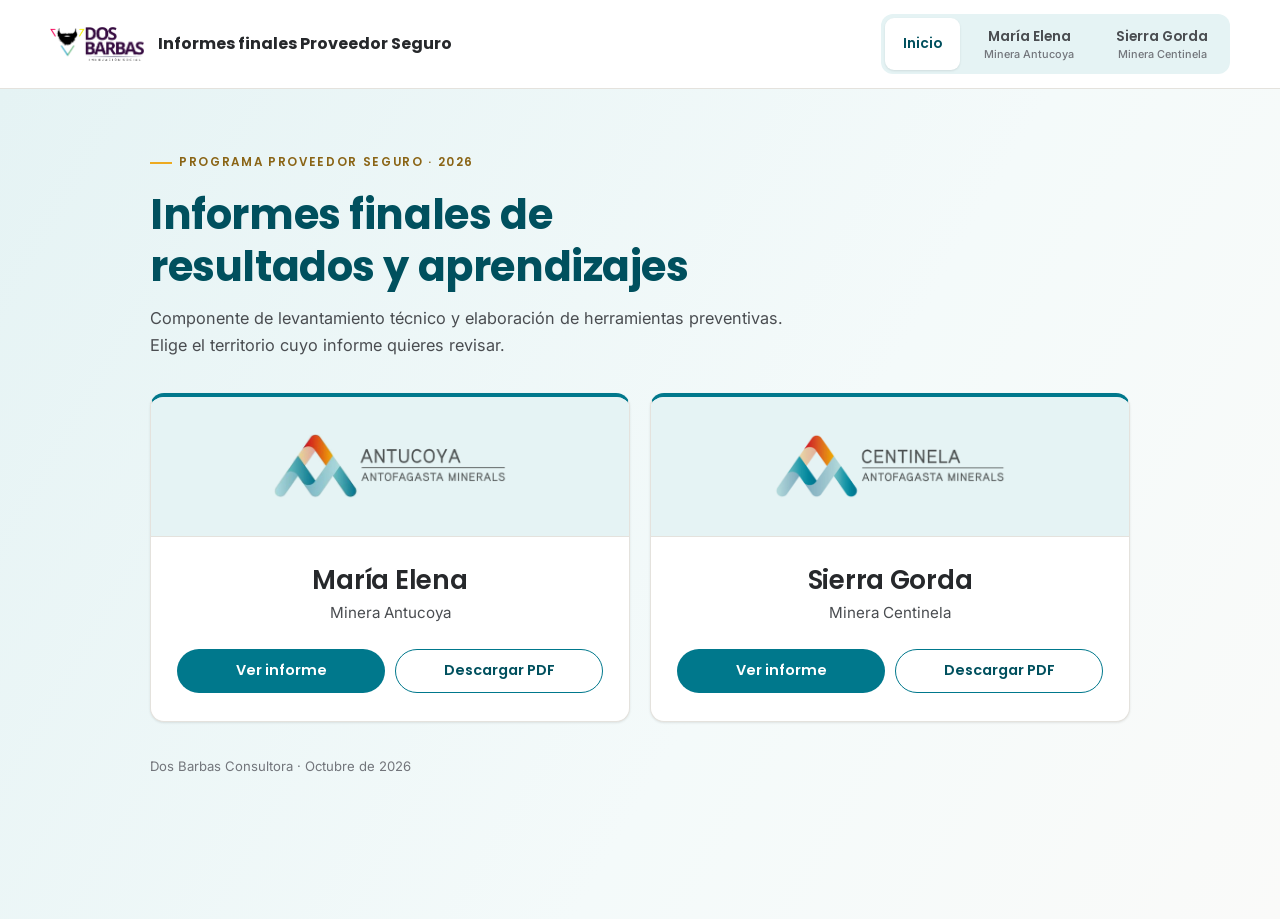
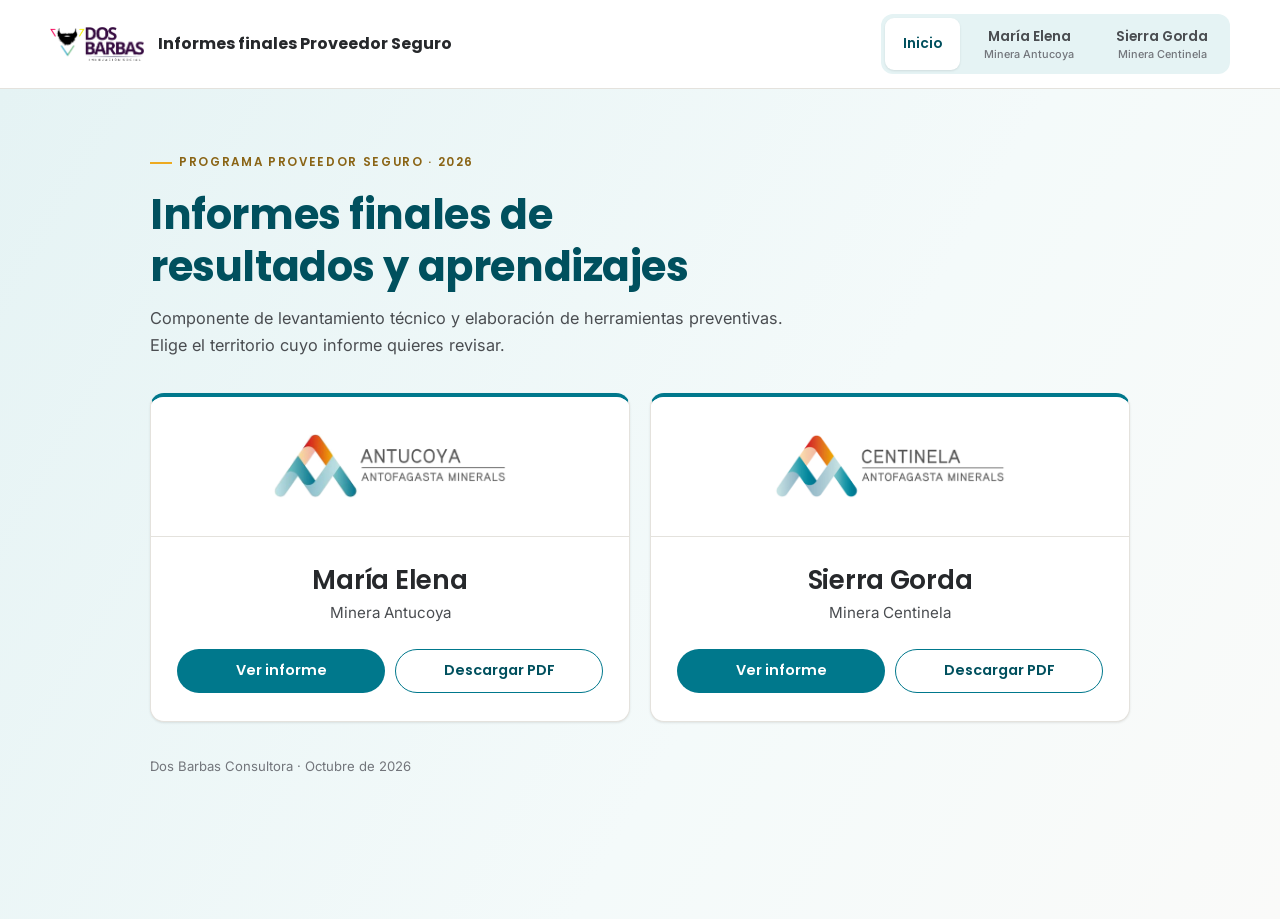
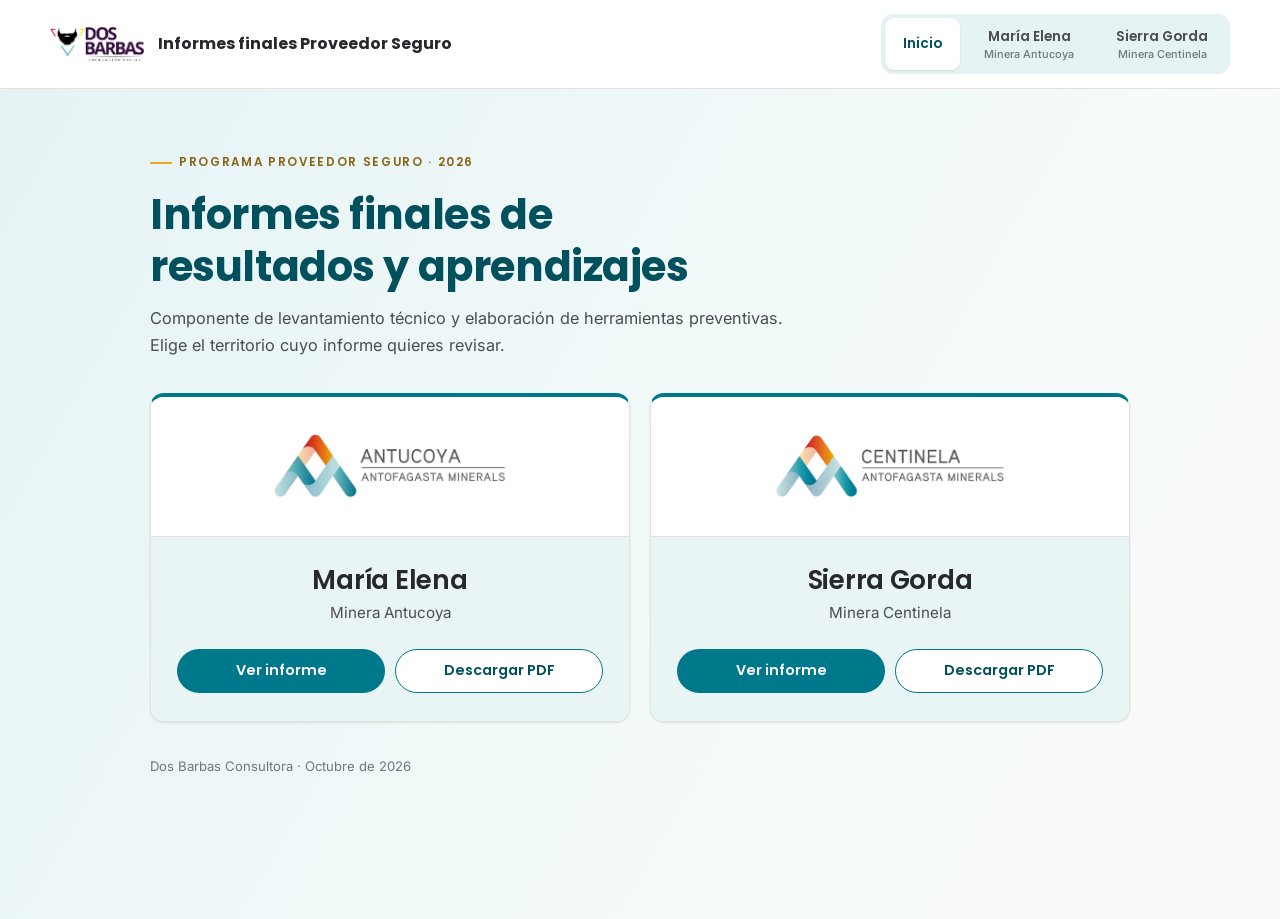
